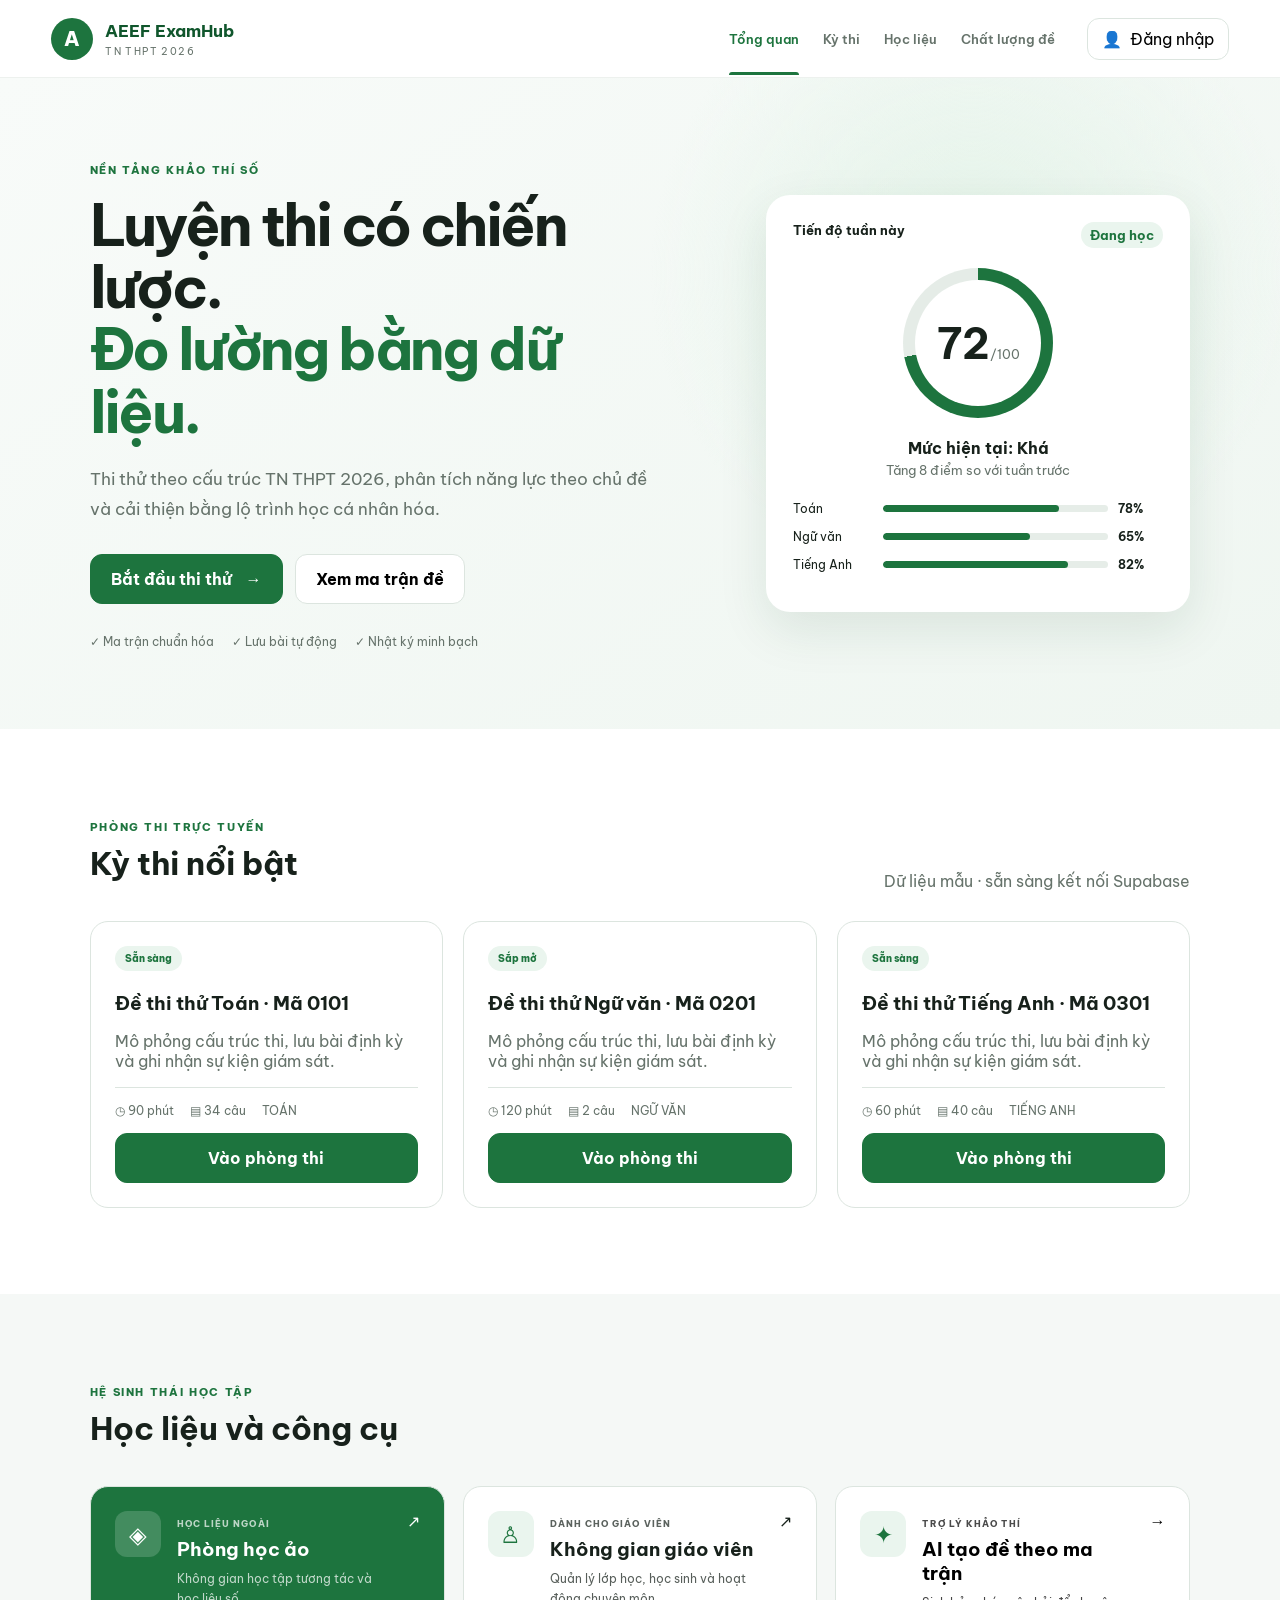
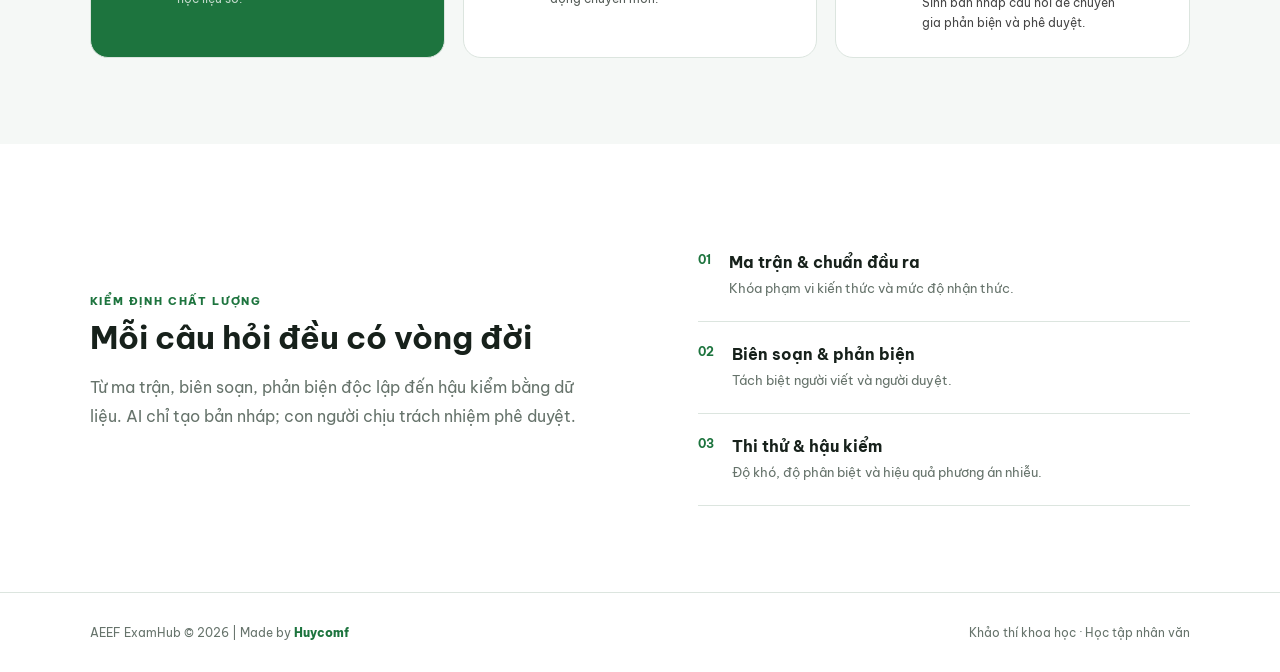
==== index.html @ 24386c40 "Build AEEF ExamHub LMS foundation" ====
<!doctype html>
<html lang="vi">
<head>
  <meta charset="utf-8">
  <meta name="viewport" content="width=device-width,initial-scale=1">
  <meta name="theme-color" content="#176b3a">
  <meta name="description" content="AEEF ExamHub - Hệ thống thi thử TN THPT 2026">
  <title>AEEF ExamHub | Thi thử TN THPT 2026</title>
  <link rel="preconnect" href="https://fonts.googleapis.com">
  <link rel="preconnect" href="https://fonts.gstatic.com" crossorigin>
  <link href="https://fonts.googleapis.com/css2?family=Be+Vietnam+Pro:wght@400;500;600;700;800&display=swap" rel="stylesheet">
  <link rel="stylesheet" href="styles.css">
</head>
<body>
  <header class="topbar">
    <a class="brand" href="#overview" aria-label="AEEF ExamHub">
      <span class="brand-mark">A</span>
      <span><strong>AEEF ExamHub</strong><small>TN THPT 2026</small></span>
    </a>
    <button class="mobile-menu" id="mobile-menu" aria-label="Mở trình đơn">☰</button>
    <nav id="top-nav" aria-label="Điều hướng chính">
      <a href="#overview" class="active">Tổng quan</a>
      <a href="#exams">Kỳ thi</a>
      <a href="#resources">Học liệu</a>
      <a href="#quality">Chất lượng đề</a>
    </nav>
    <button class="profile-chip" id="auth-button"><span>👤</span><span id="auth-label">Đăng nhập</span></button>
  </header>

  <main>
    <section class="hero" id="overview">
      <div class="hero-copy">
        <span class="eyebrow">NỀN TẢNG KHẢO THÍ SỐ</span>
        <h1>Luyện thi có chiến lược.<br><em>Đo lường bằng dữ liệu.</em></h1>
        <p>Thi thử theo cấu trúc TN THPT 2026, phân tích năng lực theo chủ đề và cải thiện bằng lộ trình học cá nhân hóa.</p>
        <div class="hero-actions">
          <a class="button primary" href="#exams">Bắt đầu thi thử <span>→</span></a>
          <button class="button secondary" data-open-modal="blueprint-modal">Xem ma trận đề</button>
        </div>
        <div class="trust-row"><span>✓ Ma trận chuẩn hóa</span><span>✓ Lưu bài tự động</span><span>✓ Nhật ký minh bạch</span></div>
      </div>
      <div class="hero-panel">
        <div class="panel-head"><span>Tiến độ tuần này</span><span class="live-dot">Đang học</span></div>
        <div class="score-ring"><div><strong>72</strong><small>/100</small></div></div>
        <p class="center"><strong>Mức hiện tại: Khá</strong><br><small>Tăng 8 điểm so với tuần trước</small></p>
        <div class="mini-bars">
          <div><span>Toán</span><i><b style="width:78%"></b></i><strong>78%</strong></div>
          <div><span>Ngữ văn</span><i><b style="width:65%"></b></i><strong>65%</strong></div>
          <div><span>Tiếng Anh</span><i><b style="width:82%"></b></i><strong>82%</strong></div>
        </div>
      </div>
    </section>

    <section class="section" id="exams">
      <div class="section-title"><div><span class="eyebrow">PHÒNG THI TRỰC TUYẾN</span><h2>Kỳ thi nổi bật</h2></div><span class="muted">Dữ liệu mẫu · sẵn sàng kết nối Supabase</span></div>
      <div class="exam-grid" id="exam-grid"></div>
    </section>

    <section class="section soft" id="resources">
      <div class="section-title"><div><span class="eyebrow">HỆ SINH THÁI HỌC TẬP</span><h2>Học liệu và công cụ</h2></div></div>
      <div class="resource-grid">
        <a class="resource-card featured" href="https://huycomf2020.github.io/phong_hoc_ao/index.html" target="_blank" rel="noopener">
          <span class="icon">◈</span><div><small>HỌC LIỆU NGOÀI</small><h3>Phòng học ảo</h3><p>Không gian học tập tương tác và học liệu số.</p></div><span class="arrow">↗</span>
        </a>
        <a class="resource-card" href="https://huycomf2020.github.io/giao_vien/index.html" target="_blank" rel="noopener">
          <span class="icon">♙</span><div><small>DÀNH CHO GIÁO VIÊN</small><h3>Không gian giáo viên</h3><p>Quản lý lớp học, học sinh và hoạt động chuyên môn.</p></div><span class="arrow">↗</span>
        </a>
        <button class="resource-card" data-open-modal="ai-modal">
          <span class="icon">✦</span><div><small>TRỢ LÝ KHẢO THÍ</small><h3>AI tạo đề theo ma trận</h3><p>Sinh bản nháp câu hỏi để chuyên gia phản biện và phê duyệt.</p></div><span class="arrow">→</span>
        </button>
      </div>
    </section>

    <section class="section" id="quality">
      <div class="quality-layout">
        <div><span class="eyebrow">KIỂM ĐỊNH CHẤT LƯỢNG</span><h2>Mỗi câu hỏi đều có vòng đời</h2><p class="lead">Từ ma trận, biên soạn, phản biện độc lập đến hậu kiểm bằng dữ liệu. AI chỉ tạo bản nháp; con người chịu trách nhiệm phê duyệt.</p></div>
        <ol class="workflow">
          <li><b>01</b><span><strong>Ma trận & chuẩn đầu ra</strong><small>Khóa phạm vi kiến thức và mức độ nhận thức.</small></span></li>
          <li><b>02</b><span><strong>Biên soạn & phản biện</strong><small>Tách biệt người viết và người duyệt.</small></span></li>
          <li><b>03</b><span><strong>Thi thử & hậu kiểm</strong><small>Độ khó, độ phân biệt và hiệu quả phương án nhiễu.</small></span></li>
        </ol>
      </div>
    </section>
  </main>

  <footer><span>AEEF ExamHub © 2026 | Made by <a href="https://zalo.me/0907218089">Huycomf</a></span><span>Khảo thí khoa học · Học tập nhân văn</span></footer>

  <dialog id="auth-modal"><form method="dialog" class="modal"><button class="modal-close" aria-label="Đóng">×</button><span class="eyebrow">TÀI KHOẢN</span><h2>Đăng nhập hệ thống</h2><label>Email<input id="email" type="email" placeholder="teacher@school.edu.vn" required></label><label>Mật khẩu<input id="password" type="password" minlength="6" required></label><button class="button primary full" id="login-button" type="button">Đăng nhập</button><p class="form-message" id="auth-message"></p></form></dialog>
  <dialog id="blueprint-modal"><form method="dialog" class="modal wide"><button class="modal-close" aria-label="Đóng">×</button><span class="eyebrow">BLUEPRINT 2026</span><h2>Ma trận đề thi thử</h2><div class="blueprint-table"><div><b>Nhận biết</b><span>20–30%</span></div><div><b>Thông hiểu</b><span>30–40%</span></div><div><b>Vận dụng</b><span>30–40%</span></div></div><p>Thông số cụ thể được quản trị theo từng môn và phiên bản quy chế; không cố định trong mã giao diện.</p></form></dialog>
  <dialog id="ai-modal"><form method="dialog" class="modal wide"><button class="modal-close" aria-label="Đóng">×</button><span class="eyebrow">AI CÓ KIỂM SOÁT</span><h2>Tạo bản nháp đề từ ma trận</h2><p>Quy trình: chọn môn → chọn ma trận → AI sinh câu hỏi và giải thích → kiểm tra trùng lặp → chuyên gia phản biện → phê duyệt. Khóa AI phải nằm ở dịch vụ máy chủ, tuyệt đối không lưu trong mã GitHub Pages.</p><button class="button primary" value="cancel">Đã hiểu</button></form></dialog>
  <script src="config.js"></script>
  <script src="app.js"></script>
</body>
</html>
---- styles.css ----
:root{--green:#1d743e;--green-dark:#10562c;--mint:#eaf5ee;--ink:#17211b;--muted:#66736b;--line:#dce5df;--bg:#f5f8f6;--white:#fff;--warning:#b45309;--shadow:0 18px 50px rgba(17,65,35,.1)}
*{box-sizing:border-box}html{scroll-behavior:smooth}body{margin:0;font-family:"Be Vietnam Pro",sans-serif;color:var(--ink);background:var(--white)}button,input{font:inherit}a{color:inherit;text-decoration:none}.topbar{height:78px;display:flex;align-items:center;padding:0 max(4vw,24px);gap:32px;position:sticky;top:0;background:rgba(255,255,255,.94);backdrop-filter:blur(14px);z-index:20;border-bottom:1px solid #edf1ee}.brand{display:flex;align-items:center;gap:12px;margin-right:auto}.brand-mark{width:42px;height:42px;border-radius:50%;display:grid;place-items:center;background:var(--green);color:#fff;font-size:20px;font-weight:800}.brand strong,.brand small{display:block}.brand strong{color:var(--green-dark);font-size:17px}.brand small{font-size:10px;letter-spacing:.14em;color:var(--muted);margin-top:3px}.topbar nav{display:flex;gap:24px}.topbar nav a{font-size:13px;font-weight:600;color:var(--muted);padding:28px 0;position:relative}.topbar nav a.active,.topbar nav a:hover{color:var(--green)}.topbar nav a.active:after{content:"";position:absolute;left:0;right:0;bottom:0;height:3px;background:var(--green);border-radius:4px 4px 0 0}.profile-chip{border:1px solid var(--line);background:#fff;border-radius:12px;padding:10px 14px;display:flex;gap:8px;cursor:pointer}.mobile-menu{display:none;background:none;border:0;font-size:24px}.hero{min-height:620px;padding:80px max(7vw,28px);display:grid;grid-template-columns:1.15fr .85fr;gap:8vw;align-items:center;background:radial-gradient(circle at 76% 30%,#e3f3e8 0,transparent 30%),linear-gradient(145deg,#f8fbf9 0%,#eff6f1 100%)}.eyebrow{color:var(--green);font-weight:800;letter-spacing:.15em;font-size:11px}.hero h1{font-size:clamp(38px,4.5vw,66px);line-height:1.08;letter-spacing:-.045em;margin:16px 0 22px}.hero h1 em{font-style:normal;color:var(--green)}.hero-copy>p{font-size:17px;line-height:1.75;color:var(--muted);max-width:680px}.hero-actions{display:flex;gap:12px;margin:30px 0}.button{border:1px solid var(--line);border-radius:12px;padding:14px 20px;font-weight:700;cursor:pointer;background:#fff;display:inline-flex;justify-content:center;gap:14px}.button.primary{background:var(--green);color:#fff;border-color:var(--green)}.button.primary:hover{background:var(--green-dark)}.button.secondary:hover{border-color:var(--green);color:var(--green)}.full{width:100%}.trust-row{display:flex;flex-wrap:wrap;gap:18px;color:var(--muted);font-size:12px}.trust-row span:before{color:var(--green)}.hero-panel{background:#fff;border:1px solid rgba(255,255,255,.8);border-radius:24px;padding:26px;box-shadow:var(--shadow)}.panel-head{display:flex;justify-content:space-between;font-size:13px;font-weight:700}.live-dot{color:var(--green);background:var(--mint);padding:5px 9px;border-radius:20px}.score-ring{width:150px;height:150px;margin:20px auto;border-radius:50%;display:grid;place-items:center;background:conic-gradient(var(--green) 0 72%,#e5ece7 72%);position:relative}.score-ring:after{content:"";position:absolute;inset:12px;background:#fff;border-radius:50%}.score-ring div{z-index:1}.score-ring strong{font-size:42px}.score-ring small{color:var(--muted)}.center{text-align:center}.center small{color:var(--muted);line-height:2}.mini-bars>div{display:grid;grid-template-columns:80px 1fr 45px;align-items:center;gap:10px;font-size:12px;margin:13px 0}.mini-bars i{height:7px;background:#e6ede8;border-radius:8px;overflow:hidden}.mini-bars b{display:block;height:100%;background:var(--green);border-radius:8px}.section{padding:86px max(7vw,28px)}.section.soft{background:var(--bg)}.section-title{display:flex;justify-content:space-between;align-items:end;margin-bottom:30px}.section-title h2,.quality-layout h2{font-size:32px;margin:8px 0}.muted,.lead{color:var(--muted)}.exam-grid{display:grid;grid-template-columns:repeat(3,1fr);gap:20px}.exam-card{border:1px solid var(--line);border-radius:18px;padding:24px;background:#fff;transition:.25s}.exam-card:hover{transform:translateY(-4px);box-shadow:var(--shadow);border-color:#b9d5c2}.exam-card .tag{display:inline-block;background:var(--mint);color:var(--green);border-radius:30px;padding:6px 10px;font-size:10px;font-weight:800}.exam-card h3{margin:20px 0 8px}.exam-meta{display:flex;gap:16px;color:var(--muted);font-size:12px;padding:15px 0;border-top:1px solid var(--line)}.exam-card .button{width:100%}.resource-grid{display:grid;grid-template-columns:repeat(3,1fr);gap:18px}.resource-card{text-align:left;border:1px solid var(--line);background:#fff;border-radius:18px;padding:24px;display:grid;grid-template-columns:48px 1fr auto;gap:14px;align-items:start;cursor:pointer;transition:.2s}.resource-card:hover{border-color:var(--green);transform:translateY(-3px)}.resource-card.featured{background:var(--green);color:#fff}.resource-card .icon{width:46px;height:46px;border-radius:12px;background:var(--mint);color:var(--green);display:grid;place-items:center;font-size:23px}.resource-card.featured .icon{background:rgba(255,255,255,.17);color:#fff}.resource-card small{font-size:9px;letter-spacing:.12em;font-weight:800;opacity:.7}.resource-card h3{margin:6px 0 8px}.resource-card p{font-size:12px;line-height:1.65;margin:0;opacity:.72}.quality-layout{display:grid;grid-template-columns:1fr 1fr;gap:9vw;align-items:center}.lead{line-height:1.8}.workflow{list-style:none;margin:0;padding:0}.workflow li{display:flex;gap:18px;padding:22px 0;border-bottom:1px solid var(--line)}.workflow b{color:var(--green);font-size:12px}.workflow strong,.workflow small{display:block}.workflow small{color:var(--muted);margin-top:7px;line-height:1.5}footer{min-height:80px;border-top:1px solid var(--line);display:flex;justify-content:space-between;align-items:center;padding:0 max(7vw,28px);font-size:12px;color:var(--muted)}footer a{color:var(--green);font-weight:800}dialog{border:0;border-radius:22px;padding:0;box-shadow:0 25px 80px rgba(0,0,0,.22);max-width:min(92vw,460px)}dialog::backdrop{background:rgba(9,25,15,.62);backdrop-filter:blur(5px)}.modal{padding:34px;position:relative}.modal.wide{width:min(92vw,620px)}.modal h2{margin:9px 0 22px}.modal-close{position:absolute;right:18px;top:15px;border:0;background:none;font-size:25px;cursor:pointer}.modal label{display:block;font-size:12px;font-weight:700;margin:15px 0}.modal input{display:block;width:100%;margin-top:7px;padding:13px;border:1px solid var(--line);border-radius:10px;outline:none}.modal input:focus{border-color:var(--green)}.form-message{font-size:12px;color:var(--warning);min-height:18px}.blueprint-table{display:grid;grid-template-columns:repeat(3,1fr);gap:10px}.blueprint-table div{background:var(--bg);padding:18px;border-radius:12px}.blueprint-table b,.blueprint-table span{display:block}.blueprint-table span{color:var(--green);margin-top:10px;font-weight:800}
@media(max-width:900px){.topbar nav{display:none;position:absolute;top:78px;left:0;right:0;background:#fff;padding:16px 28px;box-shadow:var(--shadow)}.topbar nav.open{display:grid}.topbar nav a{padding:8px}.mobile-menu{display:block}.profile-chip{padding:9px}.hero{grid-template-columns:1fr;padding-top:55px}.hero-panel{max-width:560px}.exam-grid,.resource-grid{grid-template-columns:1fr}.quality-layout{grid-template-columns:1fr}.section-title{align-items:start;gap:15px;flex-direction:column}}@media(max-width:560px){.hero{padding:42px 20px}.hero h1{font-size:39px}.section{padding:64px 20px}.hero-actions{flex-direction:column}.trust-row{display:grid}.profile-chip span:last-child{display:none}.brand small{display:none}.blueprint-table{grid-template-columns:1fr}footer{padding:24px 20px;gap:12px;align-items:start;flex-direction:column}}
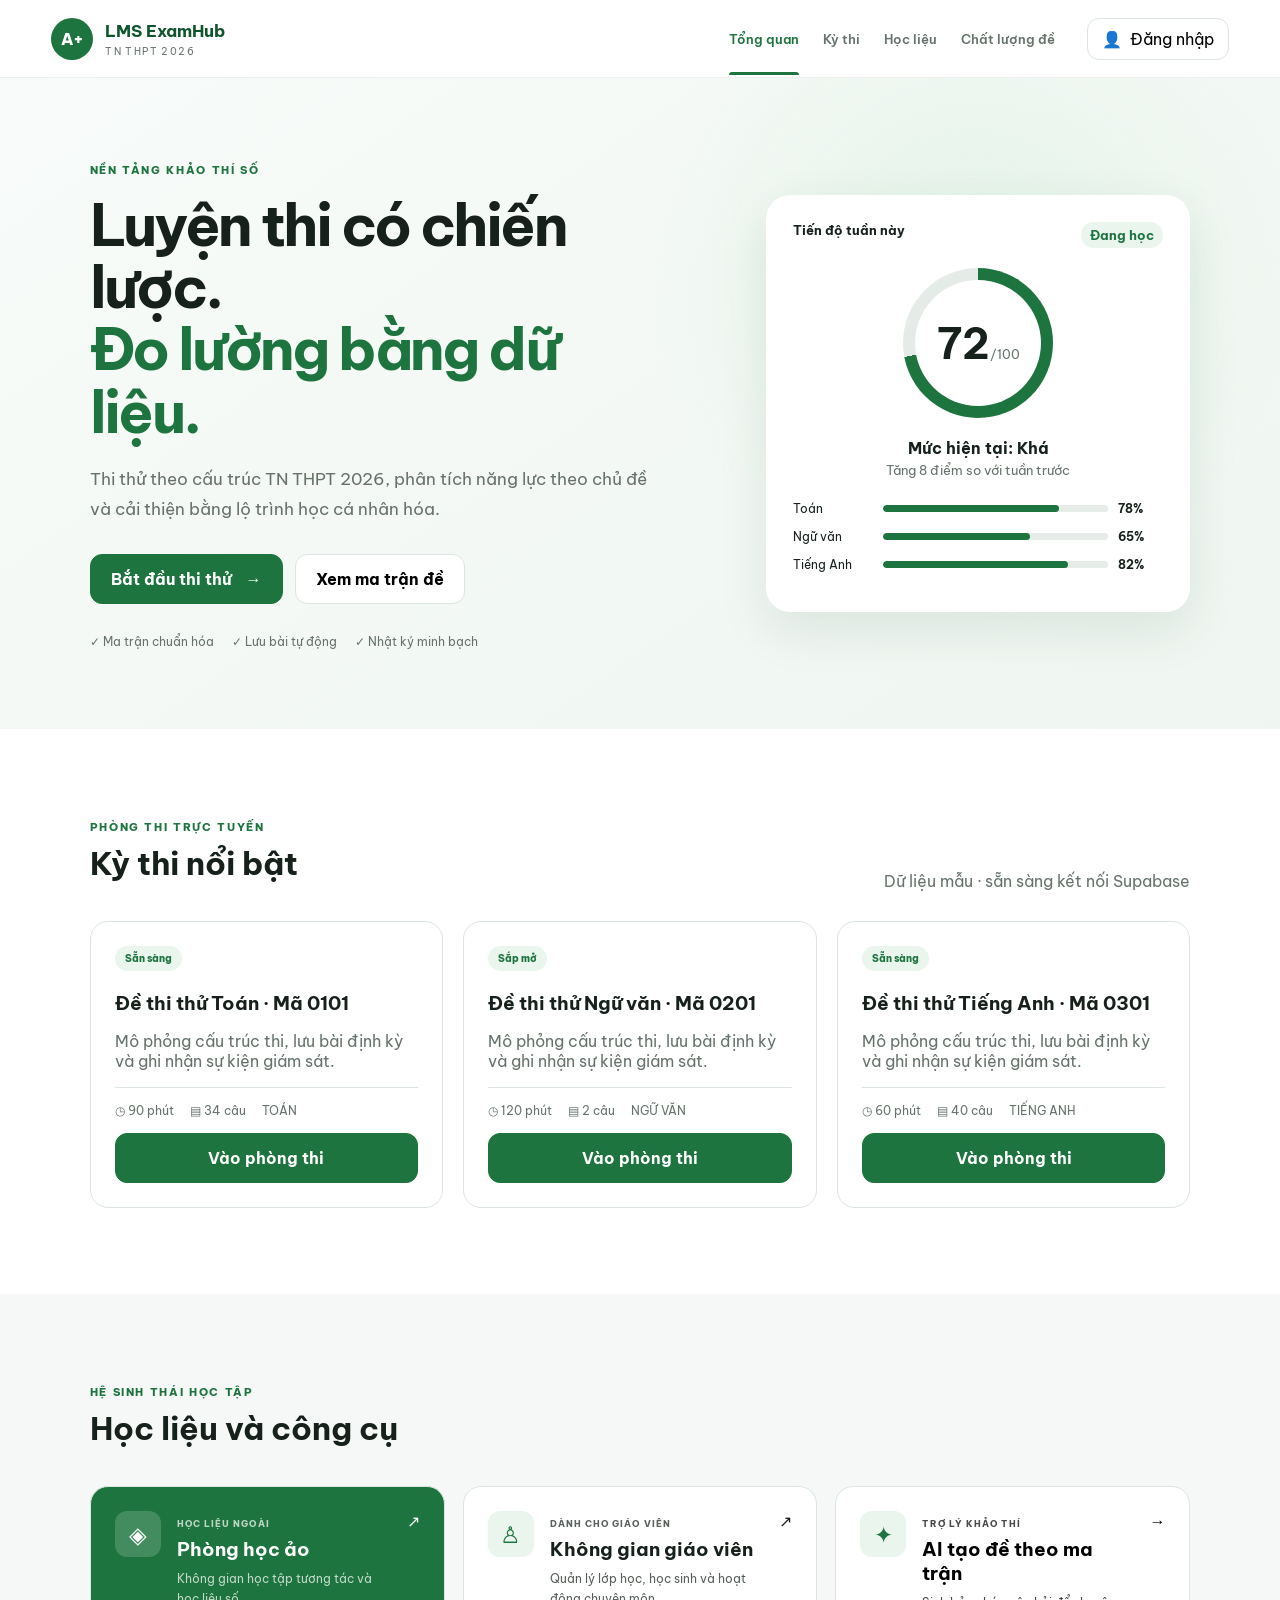
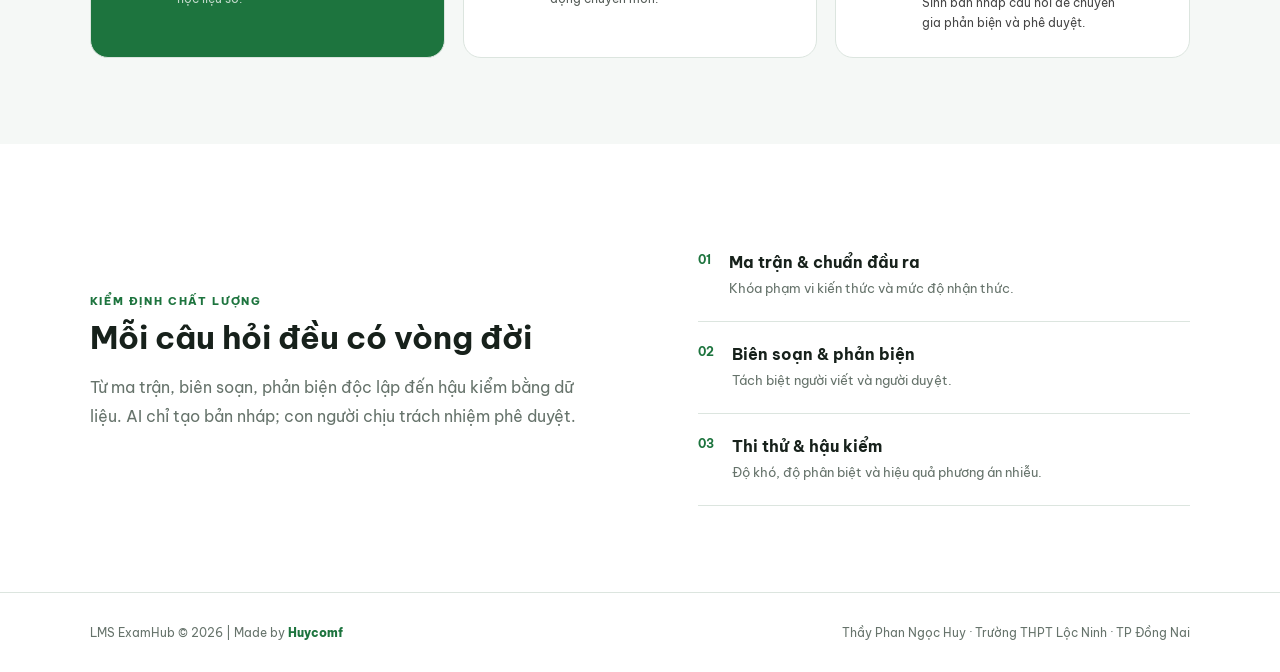
==== commit 2e2ec71d: "Fix dialogs and update LMS ExamHub branding" ====
--- a/index.html
+++ b/index.html
@@ -4,18 +4,19 @@
   <meta charset="utf-8">
   <meta name="viewport" content="width=device-width,initial-scale=1">
   <meta name="theme-color" content="#176b3a">
-  <meta name="description" content="AEEF ExamHub - Hệ thống thi thử TN THPT 2026">
-  <title>AEEF ExamHub | Thi thử TN THPT 2026</title>
+  <meta name="description" content="LMS ExamHub - Hệ thống thi thử TN THPT 2026">
+  <title>LMS ExamHub | Thi thử TN THPT 2026</title>
   <link rel="preconnect" href="https://fonts.googleapis.com">
   <link rel="preconnect" href="https://fonts.gstatic.com" crossorigin>
   <link href="https://fonts.googleapis.com/css2?family=Be+Vietnam+Pro:wght@400;500;600;700;800&display=swap" rel="stylesheet">
   <link rel="stylesheet" href="styles.css">
+  <link rel="stylesheet" href="fixes.css">
 </head>
 <body>
   <header class="topbar">
-    <a class="brand" href="#overview" aria-label="AEEF ExamHub">
-      <span class="brand-mark">A</span>
-      <span><strong>AEEF ExamHub</strong><small>TN THPT 2026</small></span>
+    <a class="brand" href="#overview" aria-label="LMS ExamHub">
+      <span class="brand-mark">A+</span>
+      <span><strong>LMS ExamHub</strong><small>TN THPT 2026</small></span>
     </a>
     <button class="mobile-menu" id="mobile-menu" aria-label="Mở trình đơn">☰</button>
     <nav id="top-nav" aria-label="Điều hướng chính">
@@ -83,11 +84,11 @@
     </section>
   </main>
 
-  <footer><span>AEEF ExamHub © 2026 | Made by <a href="https://zalo.me/0907218089">Huycomf</a></span><span>Khảo thí khoa học · Học tập nhân văn</span></footer>
+  <footer><span>LMS ExamHub © 2026 | Made by <a href="https://zalo.me/0907218089">Huycomf</a></span><span>Thầy Phan Ngọc Huy · Trường THPT Lộc Ninh · TP Đồng Nai</span></footer>
 
-  <dialog id="auth-modal"><form method="dialog" class="modal"><button class="modal-close" aria-label="Đóng">×</button><span class="eyebrow">TÀI KHOẢN</span><h2>Đăng nhập hệ thống</h2><label>Email<input id="email" type="email" placeholder="teacher@school.edu.vn" required></label><label>Mật khẩu<input id="password" type="password" minlength="6" required></label><button class="button primary full" id="login-button" type="button">Đăng nhập</button><p class="form-message" id="auth-message"></p></form></dialog>
-  <dialog id="blueprint-modal"><form method="dialog" class="modal wide"><button class="modal-close" aria-label="Đóng">×</button><span class="eyebrow">BLUEPRINT 2026</span><h2>Ma trận đề thi thử</h2><div class="blueprint-table"><div><b>Nhận biết</b><span>20–30%</span></div><div><b>Thông hiểu</b><span>30–40%</span></div><div><b>Vận dụng</b><span>30–40%</span></div></div><p>Thông số cụ thể được quản trị theo từng môn và phiên bản quy chế; không cố định trong mã giao diện.</p></form></dialog>
-  <dialog id="ai-modal"><form method="dialog" class="modal wide"><button class="modal-close" aria-label="Đóng">×</button><span class="eyebrow">AI CÓ KIỂM SOÁT</span><h2>Tạo bản nháp đề từ ma trận</h2><p>Quy trình: chọn môn → chọn ma trận → AI sinh câu hỏi và giải thích → kiểm tra trùng lặp → chuyên gia phản biện → phê duyệt. Khóa AI phải nằm ở dịch vụ máy chủ, tuyệt đối không lưu trong mã GitHub Pages.</p><button class="button primary" value="cancel">Đã hiểu</button></form></dialog>
+  <dialog id="auth-modal"><form method="dialog" class="modal"><button type="button" class="modal-close" data-close-modal aria-label="Đóng">×</button><span class="eyebrow">TÀI KHOẢN</span><h2>Đăng nhập hệ thống</h2><label>Email<input id="email" type="email" placeholder="teacher@school.edu.vn" required></label><label>Mật khẩu<input id="password" type="password" minlength="6" required></label><button class="button primary full" id="login-button" type="button">Đăng nhập</button><p class="form-message" id="auth-message"></p></form></dialog>
+  <dialog id="blueprint-modal" class="wide-dialog"><form method="dialog" class="modal wide"><button type="button" class="modal-close" data-close-modal aria-label="Đóng">×</button><span class="eyebrow">BLUEPRINT 2026</span><h2>Ma trận đề thi thử</h2><div class="blueprint-table"><div><b>Nhận biết</b><span>20–30%</span></div><div><b>Thông hiểu</b><span>30–40%</span></div><div><b>Vận dụng</b><span>30–40%</span></div></div><p>Thông số cụ thể được quản trị theo từng môn và phiên bản quy chế; không cố định trong mã giao diện.</p></form></dialog>
+  <dialog id="ai-modal" class="wide-dialog"><form method="dialog" class="modal wide"><button type="button" class="modal-close" data-close-modal aria-label="Đóng">×</button><span class="eyebrow">AI CÓ KIỂM SOÁT</span><h2>Tạo bản nháp đề từ ma trận</h2><p>Quy trình: chọn môn → chọn ma trận → AI sinh câu hỏi và giải thích → kiểm tra trùng lặp → chuyên gia phản biện → phê duyệt. Khóa AI phải nằm ở dịch vụ máy chủ, tuyệt đối không lưu trong mã GitHub Pages.</p><button class="button primary" value="cancel">Đã hiểu</button></form></dialog>
   <script src="config.js"></script>
   <script src="app.js"></script>
 </body>
--- a/fixes.css
+++ b/fixes.css
@@ -0,0 +1,7 @@
+.brand-mark{font-size:16px}
+.wide-dialog{width:min(92vw,620px);max-width:min(92vw,620px);overflow:hidden}
+.wide-dialog .modal.wide{width:100%;max-width:100%;overflow-wrap:anywhere}
+.modal{width:100%;max-width:100%;overflow-x:hidden}
+.modal-close{z-index:2;width:40px;height:40px;display:grid;place-items:center;border-radius:50%}
+.modal-close:hover{background:var(--mint);color:var(--green)}
+@media(max-width:560px){.wide-dialog{width:calc(100vw - 24px)}}
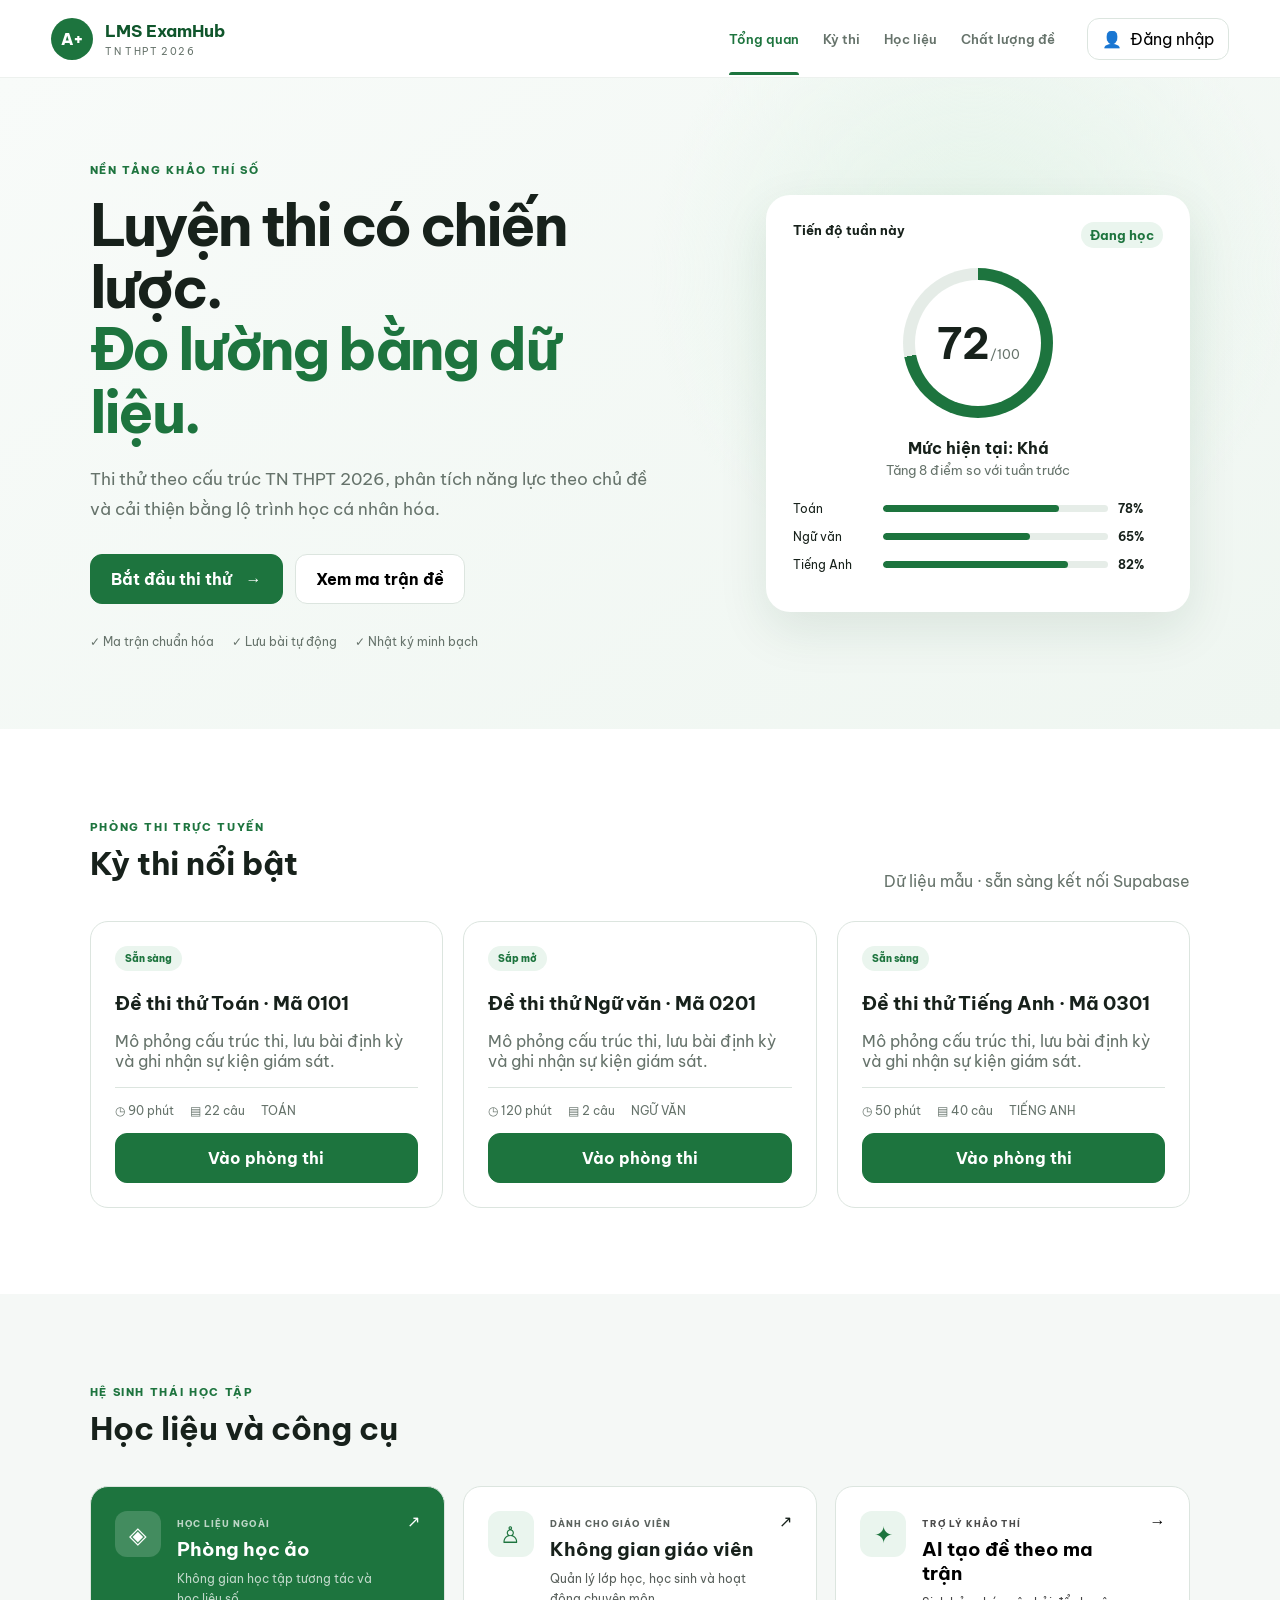
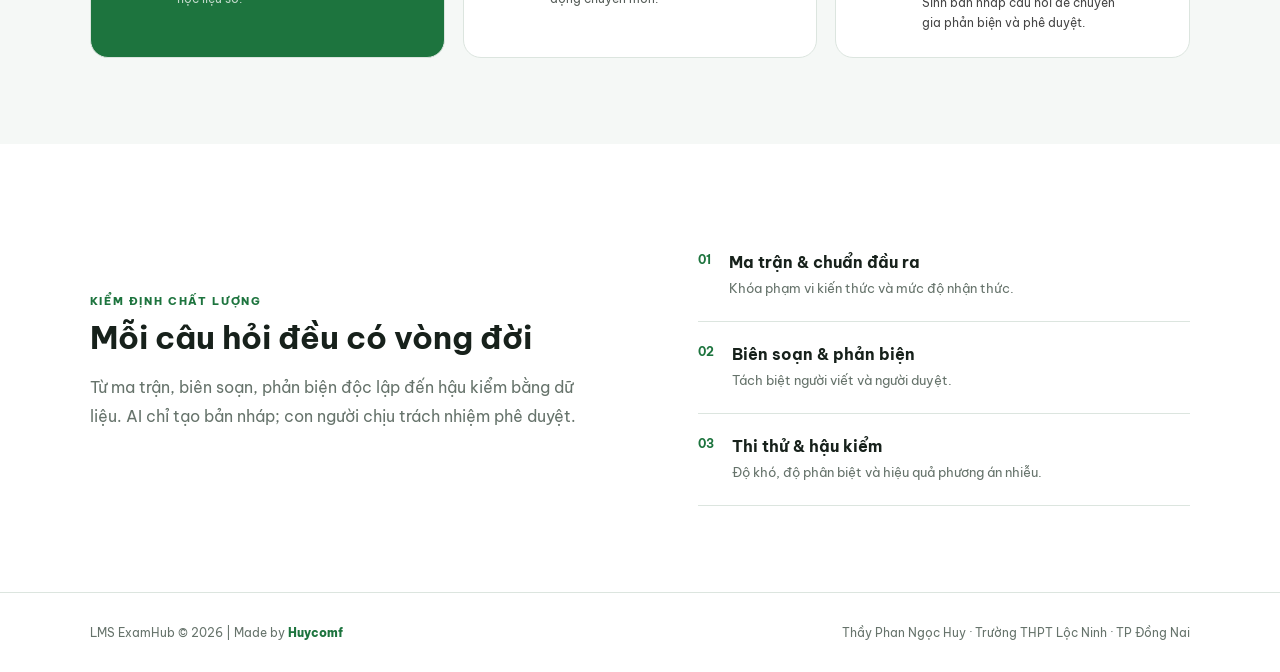
==== commit 8bc57e20: "Add authentication sessions and exam administration" ====
--- a/index.html
+++ b/index.html
@@ -24,6 +24,7 @@
       <a href="#exams">Kỳ thi</a>
       <a href="#resources">Học liệu</a>
       <a href="#quality">Chất lượng đề</a>
+      <a href="admin.html" id="admin-link" hidden>Quản trị</a>
     </nav>
     <button class="profile-chip" id="auth-button"><span>👤</span><span id="auth-label">Đăng nhập</span></button>
   </header>
@@ -86,7 +87,7 @@
 
   <footer><span>LMS ExamHub © 2026 | Made by <a href="https://zalo.me/0907218089">Huycomf</a></span><span>Thầy Phan Ngọc Huy · Trường THPT Lộc Ninh · TP Đồng Nai</span></footer>
 
-  <dialog id="auth-modal"><form method="dialog" class="modal"><button type="button" class="modal-close" data-close-modal aria-label="Đóng">×</button><span class="eyebrow">TÀI KHOẢN</span><h2>Đăng nhập hệ thống</h2><label>Email<input id="email" type="email" placeholder="teacher@school.edu.vn" required></label><label>Mật khẩu<input id="password" type="password" minlength="6" required></label><button class="button primary full" id="login-button" type="button">Đăng nhập</button><p class="form-message" id="auth-message"></p></form></dialog>
+  <dialog id="auth-modal"><form method="dialog" class="modal"><button type="button" class="modal-close" data-close-modal aria-label="Đóng">×</button><span class="eyebrow">TÀI KHOẢN</span><h2>Đăng nhập hệ thống</h2><div id="login-fields"><label>Email<input id="email" type="email" placeholder="teacher@school.edu.vn" required autocomplete="username"></label><label>Mật khẩu<input id="password" type="password" minlength="6" required autocomplete="current-password"></label><button class="button primary full" id="login-button" type="button">Đăng nhập</button></div><div id="account-panel" hidden><p>Đã đăng nhập với tài khoản <strong id="account-name"></strong>.</p><a class="button secondary full" id="admin-button" href="admin.html" hidden>Mở trang quản trị</a><button class="button secondary full" id="logout-button" type="button">Đăng xuất</button></div><p class="form-message" id="auth-message"></p></form></dialog>
   <dialog id="blueprint-modal" class="wide-dialog"><form method="dialog" class="modal wide"><button type="button" class="modal-close" data-close-modal aria-label="Đóng">×</button><span class="eyebrow">BLUEPRINT 2026</span><h2>Ma trận đề thi thử</h2><div class="blueprint-table"><div><b>Nhận biết</b><span>20–30%</span></div><div><b>Thông hiểu</b><span>30–40%</span></div><div><b>Vận dụng</b><span>30–40%</span></div></div><p>Thông số cụ thể được quản trị theo từng môn và phiên bản quy chế; không cố định trong mã giao diện.</p></form></dialog>
   <dialog id="ai-modal" class="wide-dialog"><form method="dialog" class="modal wide"><button type="button" class="modal-close" data-close-modal aria-label="Đóng">×</button><span class="eyebrow">AI CÓ KIỂM SOÁT</span><h2>Tạo bản nháp đề từ ma trận</h2><p>Quy trình: chọn môn → chọn ma trận → AI sinh câu hỏi và giải thích → kiểm tra trùng lặp → chuyên gia phản biện → phê duyệt. Khóa AI phải nằm ở dịch vụ máy chủ, tuyệt đối không lưu trong mã GitHub Pages.</p><button class="button primary" value="cancel">Đã hiểu</button></form></dialog>
   <script src="config.js"></script>
